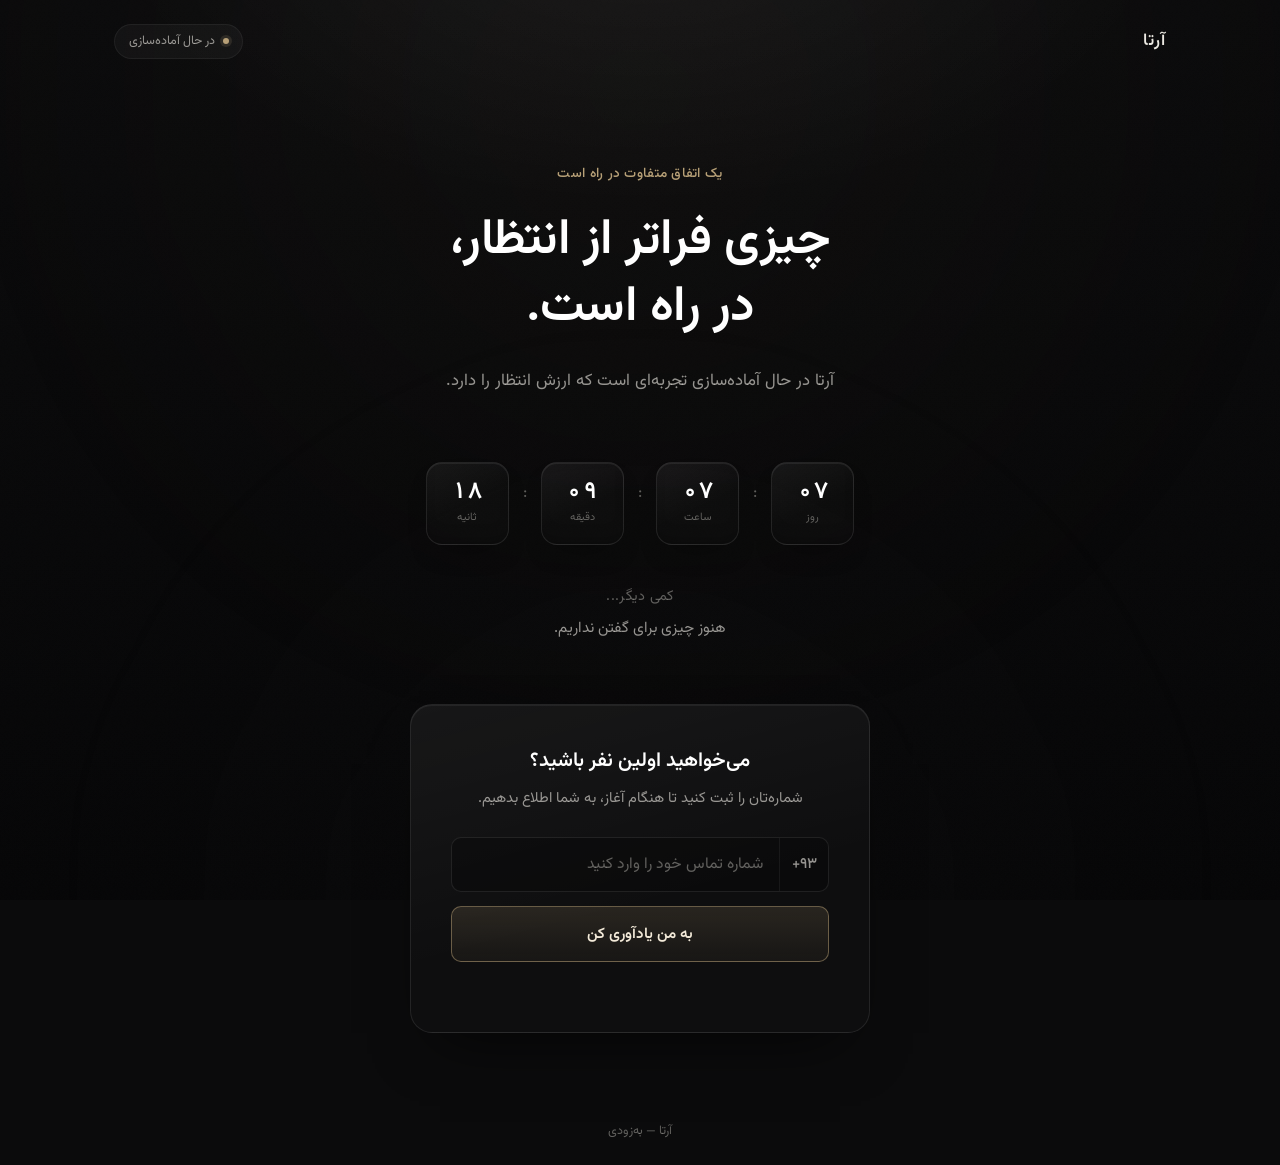
==== index.html @ 75314b9a "Add files via upload" ====
<!DOCTYPE html>
<html lang="fa" dir="rtl">
<head>
<meta charset="UTF-8">
<meta name="viewport" content="width=device-width, initial-scale=1, viewport-fit=cover">
<title>آرتا | چیزی فراتر از انتظار، در راه است</title>
<meta name="description" content="آرتا در حال آماده‌سازی تجربه‌ای متفاوت است. کمی دیگر...">
<meta property="og:title" content="آرتا | چیزی فراتر از انتظار، در راه است">
<meta property="og:description" content="آرتا در حال آماده‌سازی تجربه‌ای متفاوت است. کمی دیگر...">
<meta property="og:type" content="website">
<meta property="og:locale" content="fa_AF">
<link rel="preconnect" href="https://fonts.googleapis.com">
<link rel="preconnect" href="https://fonts.gstatic.com" crossorigin>
<link href="https://fonts.googleapis.com/css2?family=Vazirmatn:wght@300;400;500;600;700&display=swap" rel="stylesheet">
<link rel="stylesheet" href="style.css">
</head>
<body>

<div class="atmosphere" aria-hidden="true">
  <div class="atmosphere__plane atmosphere__plane--one"></div>
  <div class="atmosphere__plane atmosphere__plane--two"></div>
  <div class="atmosphere__grain"></div>
</div>

<header class="site-header">
  <span class="wordmark">آرتا</span>
  <span class="status-pill">
    <span class="status-pill__dot" aria-hidden="true"></span>
    در حال آماده‌سازی
  </span>
</header>

<main class="hero">
  <p class="eyebrow">یک اتفاق متفاوت در راه است</p>

  <h1 class="headline">چیزی فراتر از انتظار،<br>در راه است.</h1>

  <p class="subline">آرتا در حال آماده‌سازی تجربه‌ای است که ارزش انتظار را دارد.</p>

  <section class="countdown" aria-label="شمارش معکوس تا آغاز">
    <div class="countdown__unit">
      <span class="countdown__value" id="cd-days">۰۷</span>
      <span class="countdown__label">روز</span>
    </div>
    <span class="countdown__sep" aria-hidden="true">:</span>
    <div class="countdown__unit">
      <span class="countdown__value" id="cd-hours">۰۷</span>
      <span class="countdown__label">ساعت</span>
    </div>
    <span class="countdown__sep" aria-hidden="true">:</span>
    <div class="countdown__unit">
      <span class="countdown__value" id="cd-minutes">۰۹</span>
      <span class="countdown__label">دقیقه</span>
    </div>
    <span class="countdown__sep" aria-hidden="true">:</span>
    <div class="countdown__unit">
      <span class="countdown__value" id="cd-seconds">۲۰</span>
      <span class="countdown__label">ثانیه</span>
    </div>
  </section>

  <p class="whisper">کمی دیگر...</p>

  <p class="curiosity" id="curiosity-line">هنوز چیزی برای گفتن نداریم.</p>

  <section class="reminder-card" aria-labelledby="reminder-heading">
    <h2 id="reminder-heading">می‌خواهید اولین نفر باشید؟</h2>
    <p class="reminder-card__desc">شماره‌تان را ثبت کنید تا هنگام آغاز، به شما اطلاع بدهیم.</p>

    <form id="reminder-form" class="phone-form" novalidate>
      <div class="phone-field">
        <span class="phone-field__prefix" aria-hidden="true">۹۳+</span>
        <input
          type="tel"
          inputmode="numeric"
          id="phone-input"
          name="phone"
          class="phone-field__input"
          placeholder="شماره تماس خود را وارد کنید"
          aria-label="شماره تماس افغانستان"
          aria-describedby="phone-feedback"
          autocomplete="tel-national"
        >
      </div>
      <button type="submit" class="submit-btn">
        <span>به من یادآوری کن</span>
      </button>
      <p id="phone-feedback" class="phone-feedback" role="status" aria-live="polite"></p>
    </form>

    <div id="success-state" class="success-state" hidden>
      <p class="success-state__title">ثبت شد.</p>
      <p class="success-state__desc">هنگام آغاز، به شما اطلاع خواهیم داد.</p>
      <div class="secondary-actions">
        <a id="whatsapp-link" href="#" class="secondary-actions__link" target="_blank" rel="noopener">ادامه در واتساپ</a>
        <a id="telegram-link" href="#" class="secondary-actions__link" target="_blank" rel="noopener">ادامه در تلگرام</a>
      </div>
    </div>
  </section>
</main>

<footer class="site-footer">
  <p>آرتا — به‌زودی</p>
</footer>

<script src="script.js"></script>
</body>
</html>
---- style.css ----
/* ==========================================================================
   ARTA — Coming Soon
   Tokens: graphite/near-black base, warm white text, muted champagne accent.
   ========================================================================== */

:root {
  --color-bg: #0b0b0c;
  --color-bg-deep: #060607;
  --color-surface: rgba(255, 255, 255, 0.035);
  --color-surface-strong: rgba(255, 255, 255, 0.055);
  --color-border: rgba(255, 255, 255, 0.09);
  --color-border-soft: rgba(255, 255, 255, 0.06);
  --color-text: #ece9e2;
  --color-text-dim: rgba(236, 233, 226, 0.62);
  --color-text-faint: rgba(236, 233, 226, 0.38);
  --color-accent: #b7a077;
  --color-accent-soft: rgba(183, 160, 119, 0.5);
  --color-focus: #cbb98c;

  --font-body: "Vazirmatn", "Segoe UI", Tahoma, sans-serif;

  --space-1: 0.5rem;
  --space-2: 0.875rem;
  --space-3: 1.5rem;
  --space-4: 2.5rem;
  --space-5: 4rem;
  --space-6: 6.5rem;

  --radius-s: 10px;
  --radius-m: 16px;
  --radius-l: 22px;

  --ease-glass: cubic-bezier(0.22, 0.61, 0.36, 1);
}

* {
  box-sizing: border-box;
}

html {
  scroll-padding-top: env(safe-area-inset-top, 0px);
}

@media (prefers-reduced-motion: reduce) {
  *, *::before, *::after {
    animation-duration: 0.01ms !important;
    animation-iteration-count: 1 !important;
    transition-duration: 0.01ms !important;
  }
}

body {
  margin: 0;
  min-height: 100dvh;
  background: var(--color-bg);
  color: var(--color-text);
  font-family: var(--font-body);
  direction: rtl;
  -webkit-font-smoothing: antialiased;
  text-rendering: optimizeLegibility;
  padding-top: env(safe-area-inset-top, 0px);
  padding-bottom: env(safe-area-inset-bottom, 0px);
  position: relative;
  overflow-x: hidden;
}

::selection {
  background: rgba(183, 160, 119, 0.28);
  color: #fff;
}

a {
  color: inherit;
}

button {
  font-family: inherit;
}

:focus-visible {
  outline: 1.5px solid var(--color-focus);
  outline-offset: 3px;
  border-radius: 6px;
}

/* --------------------------------------------------------------------------
   Atmosphere — near-black architectural backdrop, extremely slow movement
   -------------------------------------------------------------------------- */

.atmosphere {
  position: fixed;
  inset: 0;
  z-index: -1;
  overflow: hidden;
  background:
    radial-gradient(ellipse 70% 55% at 50% -10%, rgba(255,255,255,0.05), transparent 60%),
    linear-gradient(180deg, var(--color-bg) 0%, var(--color-bg-deep) 100%);
}

.atmosphere__plane {
  position: absolute;
  width: 140%;
  height: 140%;
  left: -20%;
  border-radius: 50%;
  filter: blur(90px);
  opacity: 0.5;
  will-change: transform;
}

.atmosphere__plane--one {
  top: -60%;
  background: radial-gradient(circle at 50% 50%, rgba(183, 160, 119, 0.07), transparent 65%);
  animation: drift-one 48s ease-in-out infinite;
}

.atmosphere__plane--two {
  bottom: -70%;
  background: radial-gradient(circle at 50% 50%, rgba(255, 255, 255, 0.045), transparent 60%);
  animation: drift-two 60s ease-in-out infinite;
}

@keyframes drift-one {
  0%, 100% { transform: translate(0, 0) scale(1); }
  50% { transform: translate(4%, 3%) scale(1.06); }
}

@keyframes drift-two {
  0%, 100% { transform: translate(0, 0) scale(1); }
  50% { transform: translate(-3%, -4%) scale(1.05); }
}

.atmosphere__grain {
  position: absolute;
  inset: 0;
  opacity: 0.025;
  background-image: url("data:image/svg+xml,%3Csvg xmlns='http://www.w3.org/2000/svg' width='120' height='120'%3E%3Cfilter id='n'%3E%3CfeTurbulence type='fractalNoise' baseFrequency='0.9' numOctaves='2' stitchTiles='stitch'/%3E%3C/filter%3E%3Crect width='100%25' height='100%25' filter='url(%23n)'/%3E%3C/svg%3E");
  mix-blend-mode: overlay;
}

/* --------------------------------------------------------------------------
   Header
   -------------------------------------------------------------------------- */

.site-header {
  display: flex;
  align-items: center;
  justify-content: space-between;
  max-width: 1100px;
  margin: 0 auto;
  padding: var(--space-3) var(--space-3) 0;
}

.wordmark {
  font-size: 1.05rem;
  font-weight: 600;
  letter-spacing: 0.06em;
  color: var(--color-text);
}

.status-pill {
  display: inline-flex;
  align-items: center;
  gap: 0.5rem;
  font-size: 0.78rem;
  color: var(--color-text-dim);
  padding: 0.4rem 0.85rem;
  border: 1px solid var(--color-border-soft);
  border-radius: 999px;
  background: var(--color-surface);
}

.status-pill__dot {
  width: 6px;
  height: 6px;
  border-radius: 50%;
  background: var(--color-accent);
  box-shadow: 0 0 0 3px rgba(183, 160, 119, 0.15);
  animation: pulse-dot 3.6s ease-in-out infinite;
}

@keyframes pulse-dot {
  0%, 100% { opacity: 0.55; }
  50% { opacity: 1; }
}

/* --------------------------------------------------------------------------
   Hero
   -------------------------------------------------------------------------- */

.hero {
  max-width: 720px;
  margin: 0 auto;
  padding: var(--space-6) var(--space-3) var(--space-5);
  display: flex;
  flex-direction: column;
  align-items: center;
  text-align: center;
}

.eyebrow {
  margin: 0 0 var(--space-3);
  font-size: 0.85rem;
  font-weight: 500;
  color: var(--color-accent);
  letter-spacing: 0.02em;
  opacity: 0;
  animation: rise 0.9s var(--ease-glass) 0.1s forwards;
}

.headline {
  margin: 0 0 var(--space-3);
  font-size: clamp(1.9rem, 5.2vw, 3.1rem);
  font-weight: 600;
  line-height: 1.35;
  letter-spacing: -0.01em;
  color: #fff;
  opacity: 0;
  animation: rise 1s var(--ease-glass) 0.22s forwards;
}

.subline {
  margin: 0 0 var(--space-5);
  max-width: 30em;
  font-size: 1.05rem;
  font-weight: 400;
  line-height: 1.9;
  color: var(--color-text-dim);
  opacity: 0;
  animation: rise 1s var(--ease-glass) 0.36s forwards;
}

@keyframes rise {
  from { opacity: 0; transform: translateY(10px); }
  to { opacity: 1; transform: translateY(0); }
}

/* --------------------------------------------------------------------------
   Countdown — refined crystal tiles
   -------------------------------------------------------------------------- */

.countdown {
  display: flex;
  align-items: center;
  gap: var(--space-2);
  margin-bottom: var(--space-4);
  opacity: 0;
  animation: rise 1s var(--ease-glass) 0.5s forwards;
}

.countdown__unit {
  display: flex;
  flex-direction: column;
  align-items: center;
  justify-content: center;
  gap: 0.35rem;
  width: 5.2rem;
  height: 5.2rem;
  border-radius: var(--radius-m);
  background:
    linear-gradient(155deg, rgba(255,255,255,0.06), rgba(255,255,255,0.015) 55%);
  border: 1px solid var(--color-border);
  box-shadow:
    inset 0 1px 0 rgba(255,255,255,0.07),
    inset 0 -12px 18px -14px rgba(0,0,0,0.5),
    0 14px 30px -18px rgba(0,0,0,0.65);
  backdrop-filter: blur(6px);
  -webkit-backdrop-filter: blur(6px);
}

.countdown__value {
  font-size: 1.5rem;
  font-weight: 600;
  font-variant-numeric: tabular-nums;
  color: #fff;
  line-height: 1;
}

.countdown__label {
  font-size: 0.68rem;
  color: var(--color-text-faint);
}

.countdown__sep {
  color: var(--color-text-faint);
  font-size: 1rem;
  transform: translateY(-0.6rem);
}

/* --------------------------------------------------------------------------
   Whisper / curiosity lines
   -------------------------------------------------------------------------- */

.whisper {
  margin: 0 0 var(--space-1);
  font-size: 0.9rem;
  color: var(--color-text-faint);
  letter-spacing: 0.03em;
}

.curiosity {
  margin: 0 0 var(--space-5);
  font-size: 0.95rem;
  color: var(--color-text-dim);
  min-height: 1.4em;
  transition: opacity 0.6s var(--ease-glass);
}

.curiosity.is-fading {
  opacity: 0;
}

/* --------------------------------------------------------------------------
   Reminder card — the single bold material moment
   -------------------------------------------------------------------------- */

.reminder-card {
  width: 100%;
  max-width: 460px;
  padding: var(--space-4) var(--space-4);
  border-radius: var(--radius-l);
  background:
    linear-gradient(165deg, rgba(255,255,255,0.05), rgba(255,255,255,0.012) 60%),
    var(--color-bg);
  border: 1px solid var(--color-border);
  box-shadow:
    inset 0 1px 0 rgba(255,255,255,0.06),
    0 30px 60px -30px rgba(0,0,0,0.75);
  backdrop-filter: blur(4px);
  -webkit-backdrop-filter: blur(4px);
}

.reminder-card h2 {
  margin: 0 0 0.6rem;
  font-size: 1.25rem;
  font-weight: 600;
  color: #fff;
}

.reminder-card__desc {
  margin: 0 0 var(--space-3);
  font-size: 0.92rem;
  line-height: 1.8;
  color: var(--color-text-dim);
}

.phone-form {
  display: flex;
  flex-direction: column;
  gap: var(--space-2);
}

.phone-field {
  display: flex;
  align-items: center;
  gap: 0.6rem;
  padding: 0 0.3rem;
  border-radius: var(--radius-s);
  border: 1px solid var(--color-border);
  background: rgba(0, 0, 0, 0.25);
  transition: border-color 0.35s var(--ease-glass), box-shadow 0.35s var(--ease-glass);
}

.phone-field:focus-within {
  border-color: var(--color-accent-soft);
  box-shadow: 0 0 0 3px rgba(183, 160, 119, 0.12);
}

.phone-field__prefix {
  flex: none;
  padding: 0.9rem 0.4rem 0.9rem 0;
  font-size: 0.95rem;
  font-weight: 500;
  color: var(--color-text-dim);
  border-left: 1px solid var(--color-border-soft);
  padding-left: 0.75rem;
}

.phone-field__input {
  flex: 1;
  min-width: 0;
  padding: 0.9rem 0.4rem;
  background: transparent;
  border: none;
  color: var(--color-text);
  font-family: inherit;
  font-size: 0.98rem;
  direction: ltr;
  text-align: right;
  unicode-bidi: plaintext;
}

.phone-field__input::placeholder {
  color: var(--color-text-faint);
  direction: rtl;
}

.phone-field__input:focus {
  outline: none;
}

.submit-btn {
  padding: 0.95rem 1.5rem;
  border-radius: var(--radius-s);
  border: 1px solid var(--color-accent-soft);
  background: linear-gradient(180deg, rgba(183,160,119,0.16), rgba(183,160,119,0.06));
  color: #f3ead9;
  font-size: 0.95rem;
  font-weight: 600;
  cursor: pointer;
  transition: transform 0.25s var(--ease-glass), box-shadow 0.25s var(--ease-glass), background 0.25s var(--ease-glass);
}

.submit-btn:hover {
  box-shadow: 0 10px 24px -12px rgba(183, 160, 119, 0.4);
  background: linear-gradient(180deg, rgba(183,160,119,0.22), rgba(183,160,119,0.09));
}

.submit-btn:active {
  transform: translateY(1px);
}

.phone-feedback {
  min-height: 1.2em;
  margin: 0;
  font-size: 0.82rem;
  color: var(--color-text-faint);
}

.phone-feedback[data-state="error"] {
  color: #d99a8a;
}

.phone-feedback[data-state="ok"] {
  color: #a9c7a1;
}

/* --------------------------------------------------------------------------
   Success state
   -------------------------------------------------------------------------- */

.success-state {
  text-align: center;
  animation: rise 0.7s var(--ease-glass) forwards;
}

.success-state__title {
  margin: 0 0 0.35rem;
  font-size: 1.1rem;
  font-weight: 600;
  color: #fff;
}

.success-state__desc {
  margin: 0 0 var(--space-3);
  font-size: 0.9rem;
  color: var(--color-text-dim);
}

.secondary-actions {
  display: flex;
  gap: var(--space-2);
  justify-content: center;
  flex-wrap: wrap;
}

.secondary-actions__link {
  font-size: 0.82rem;
  color: var(--color-text-dim);
  text-decoration: none;
  padding: 0.55rem 1rem;
  border: 1px solid var(--color-border-soft);
  border-radius: 999px;
  transition: color 0.3s var(--ease-glass), border-color 0.3s var(--ease-glass);
}

.secondary-actions__link:hover {
  color: var(--color-text);
  border-color: var(--color-border);
}

/* --------------------------------------------------------------------------
   Footer
   -------------------------------------------------------------------------- */

.site-footer {
  max-width: 1100px;
  margin: 0 auto;
  padding: var(--space-3);
  text-align: center;
}

.site-footer p {
  margin: 0;
  font-size: 0.78rem;
  color: var(--color-text-faint);
}

/* --------------------------------------------------------------------------
   Responsive
   -------------------------------------------------------------------------- */

@media (max-width: 480px) {
  .hero {
    padding-top: var(--space-5);
  }

  .countdown {
    gap: 0.5rem;
  }

  .countdown__unit {
    width: 4.1rem;
    height: 4.1rem;
    border-radius: var(--radius-s);
  }

  .countdown__value {
    font-size: 1.2rem;
  }

  .countdown__label {
    font-size: 0.6rem;
  }

  .reminder-card {
    padding: var(--space-3);
  }

  .site-header {
    padding: var(--space-2) var(--space-2) 0;
  }
}
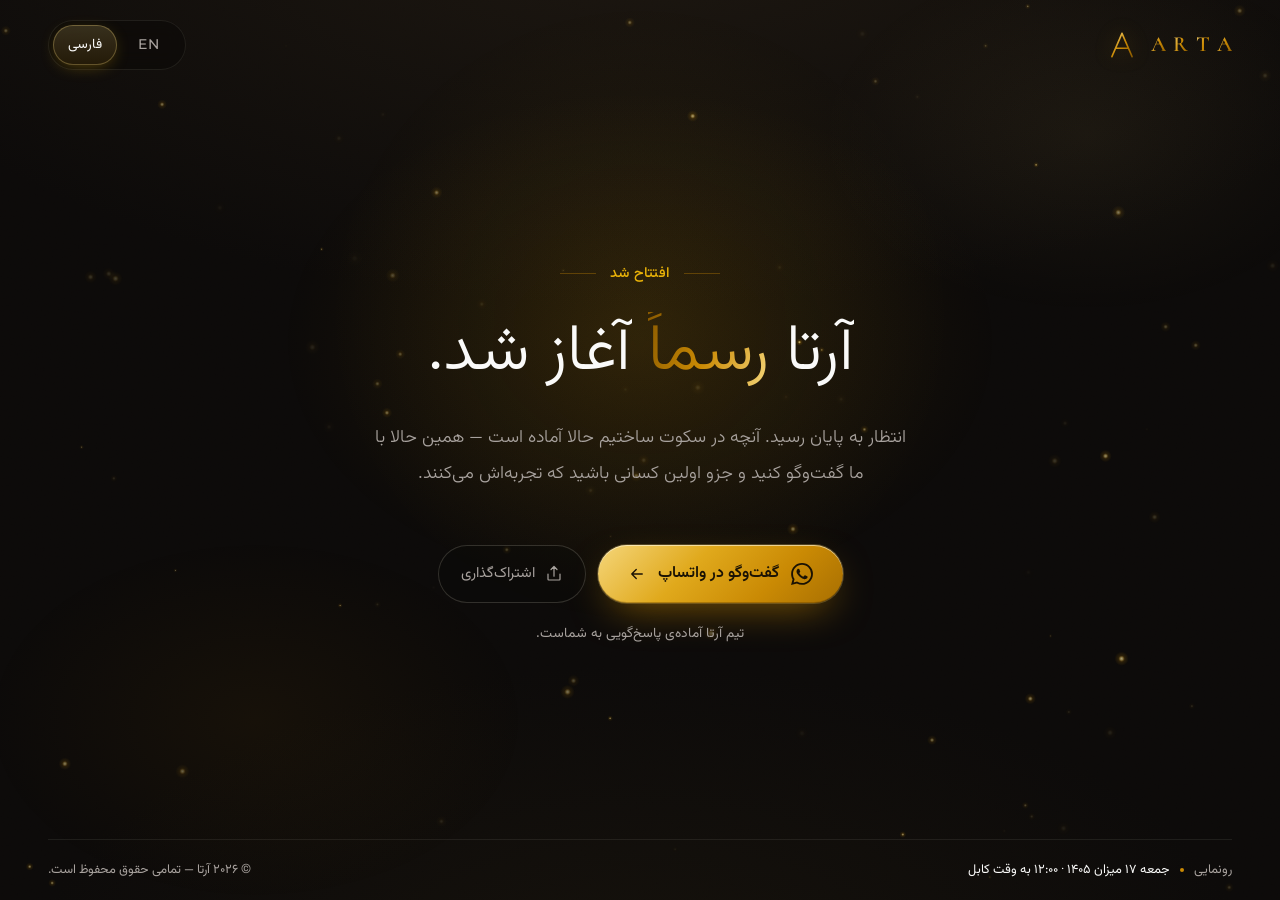
==== commit 0a432516: "Add files via upload" ====
--- a/index.html
+++ b/index.html
@@ -1,108 +1,178 @@
-<!DOCTYPE html>
-<html lang="fa" dir="rtl">
-<head>
-<meta charset="UTF-8">
-<meta name="viewport" content="width=device-width, initial-scale=1, viewport-fit=cover">
-<title>آرتا | چیزی فراتر از انتظار، در راه است</title>
-<meta name="description" content="آرتا در حال آماده‌سازی تجربه‌ای متفاوت است. کمی دیگر...">
-<meta property="og:title" content="آرتا | چیزی فراتر از انتظار، در راه است">
-<meta property="og:description" content="آرتا در حال آماده‌سازی تجربه‌ای متفاوت است. کمی دیگر...">
-<meta property="og:type" content="website">
-<meta property="og:locale" content="fa_AF">
-<link rel="preconnect" href="https://fonts.googleapis.com">
-<link rel="preconnect" href="https://fonts.gstatic.com" crossorigin>
-<link href="https://fonts.googleapis.com/css2?family=Vazirmatn:wght@300;400;500;600;700&display=swap" rel="stylesheet">
-<link rel="stylesheet" href="style.css">
-</head>
-<body>
-
-<div class="atmosphere" aria-hidden="true">
-  <div class="atmosphere__plane atmosphere__plane--one"></div>
-  <div class="atmosphere__plane atmosphere__plane--two"></div>
-  <div class="atmosphere__grain"></div>
-</div>
-
-<header class="site-header">
-  <span class="wordmark">آرتا</span>
-  <span class="status-pill">
-    <span class="status-pill__dot" aria-hidden="true"></span>
-    در حال آماده‌سازی
-  </span>
-</header>
-
-<main class="hero">
-  <p class="eyebrow">یک اتفاق متفاوت در راه است</p>
-
-  <h1 class="headline">چیزی فراتر از انتظار،<br>در راه است.</h1>
-
-  <p class="subline">آرتا در حال آماده‌سازی تجربه‌ای است که ارزش انتظار را دارد.</p>
-
-  <section class="countdown" aria-label="شمارش معکوس تا آغاز">
-    <div class="countdown__unit">
-      <span class="countdown__value" id="cd-days">۰۷</span>
-      <span class="countdown__label">روز</span>
-    </div>
-    <span class="countdown__sep" aria-hidden="true">:</span>
-    <div class="countdown__unit">
-      <span class="countdown__value" id="cd-hours">۰۷</span>
-      <span class="countdown__label">ساعت</span>
-    </div>
-    <span class="countdown__sep" aria-hidden="true">:</span>
-    <div class="countdown__unit">
-      <span class="countdown__value" id="cd-minutes">۰۹</span>
-      <span class="countdown__label">دقیقه</span>
-    </div>
-    <span class="countdown__sep" aria-hidden="true">:</span>
-    <div class="countdown__unit">
-      <span class="countdown__value" id="cd-seconds">۲۰</span>
-      <span class="countdown__label">ثانیه</span>
-    </div>
-  </section>
-
-  <p class="whisper">کمی دیگر...</p>
-
-  <p class="curiosity" id="curiosity-line">هنوز چیزی برای گفتن نداریم.</p>
-
-  <section class="reminder-card" aria-labelledby="reminder-heading">
-    <h2 id="reminder-heading">می‌خواهید اولین نفر باشید؟</h2>
-    <p class="reminder-card__desc">شماره‌تان را ثبت کنید تا هنگام آغاز، به شما اطلاع بدهیم.</p>
-
-    <form id="reminder-form" class="phone-form" novalidate>
-      <div class="phone-field">
-        <span class="phone-field__prefix" aria-hidden="true">۹۳+</span>
-        <input
-          type="tel"
-          inputmode="numeric"
-          id="phone-input"
-          name="phone"
-          class="phone-field__input"
-          placeholder="شماره تماس خود را وارد کنید"
-          aria-label="شماره تماس افغانستان"
-          aria-describedby="phone-feedback"
-          autocomplete="tel-national"
-        >
-      </div>
-      <button type="submit" class="submit-btn">
-        <span>به من یادآوری کن</span>
-      </button>
-      <p id="phone-feedback" class="phone-feedback" role="status" aria-live="polite"></p>
-    </form>
-
-    <div id="success-state" class="success-state" hidden>
-      <p class="success-state__title">ثبت شد.</p>
-      <p class="success-state__desc">هنگام آغاز، به شما اطلاع خواهیم داد.</p>
-      <div class="secondary-actions">
-        <a id="whatsapp-link" href="#" class="secondary-actions__link" target="_blank" rel="noopener">ادامه در واتساپ</a>
-        <a id="telegram-link" href="#" class="secondary-actions__link" target="_blank" rel="noopener">ادامه در تلگرام</a>
-      </div>
-    </div>
-  </section>
-</main>
-
-<footer class="site-footer">
-  <p>آرتا — به‌زودی</p>
-</footer>
-
-<script src="script.js"></script>
-</body>
-</html>
+<!doctype html>
+<html lang="fa" dir="rtl">
+<head>
+  <meta charset="utf-8">
+  <meta name="viewport" content="width=device-width, initial-scale=1, viewport-fit=cover">
+  <title>آرتا · به‌زودی</title>
+  <meta name="description" content="آرتا به‌زودی رونمایی می‌کند. چیزی در حال شکل‌گرفتن است — اولین نفری باشید که خبردار می‌شود.">
+  <meta name="theme-color" content="#0C0A09">
+  <meta name="color-scheme" content="dark">
+
+  <meta property="og:type" content="website">
+  <meta property="og:site_name" content="Arta">
+  <meta property="og:title" content="آرتا · به‌زودی | Arta · Coming Soon">
+  <meta property="og:description" content="چیزی در حال شکل‌گرفتن است. Something remarkable is taking shape.">
+  <meta property="og:locale" content="fa_IR">
+  <meta property="og:locale:alternate" content="en_US">
+  <meta name="twitter:card" content="summary">
+  <meta name="twitter:title" content="Arta · Coming Soon">
+  <meta name="twitter:description" content="Something remarkable is taking shape.">
+
+  <link rel="icon" type="image/svg+xml" href="data:image/svg+xml,%3Csvg xmlns='http://www.w3.org/2000/svg' viewBox='0 0 64 64'%3E %3Cdefs%3E %3ClinearGradient id='g' x1='0' y1='0' x2='1' y2='1'%3E %3Cstop offset='0' stop-color='#F5D67A'/%3E %3Cstop offset='.5' stop-color='#CA8A04'/%3E %3Cstop offset='1' stop-color='#8A5A00'/%3E %3C/linearGradient%3E %3C/defs%3E %3Crect width='64' height='64' rx='14' fill='#0C0A09'/%3E %3Crect x='1' y='1' width='62' height='62' rx='13' fill='none' stroke='url%28#g%29' stroke-opacity='.35' stroke-width='1.5'/%3E %3Cpath d='M32 13 L49 51 M32 13 L15 51 M22.5 37 H41.5' fill='none' stroke='url%28#g%29' stroke-width='3.5' stroke-linecap='round' stroke-linejoin='round'/%3E %3C/svg%3E">
+
+  <link rel="preconnect" href="https://fonts.googleapis.com">
+  <link rel="preconnect" href="https://fonts.gstatic.com" crossorigin>
+  <link rel="stylesheet" href="https://fonts.googleapis.com/css2?family=Cormorant:wght@400;500;600&family=Montserrat:wght@300;400;500;600&family=Vazirmatn:wght@200;300;400;500;600&display=swap">
+  <link rel="stylesheet" href="style.css">
+
+  <script>
+    // Runs before first paint: enable JS-only states and apply the saved language.
+    (function () {
+      var d = document.documentElement, lang = 'fa';
+      d.classList.add('js');
+      try {
+        var q = new URLSearchParams(location.search).get('lang');
+        lang = q === 'en' || q === 'fa' ? q : (localStorage.getItem('arta-lang') || 'fa');
+      } catch (e) {}
+      if (lang === 'en') { d.lang = 'en'; d.dir = 'ltr'; }
+      // Failsafe: never leave the curtain closed if script.js can't load.
+      setTimeout(function () { d.classList.add('is-ready', 'is-settled'); }, 4500);
+    })();
+  </script>
+  <script src="script.js" defer></script>
+</head>
+<body>
+  <!-- Intro curtain -->
+  <div class="curtain" aria-hidden="true">
+    <div class="curtain__half curtain__half--top"></div>
+    <div class="curtain__half curtain__half--bottom"></div>
+    <div class="curtain__line"></div>
+  </div>
+
+  <!-- Ambient layers -->
+  <canvas class="dust" aria-hidden="true"></canvas>
+  <div class="aura" aria-hidden="true"></div>
+  <div class="glow" aria-hidden="true"></div>
+  <div class="grain" aria-hidden="true"></div>
+  <div class="flash" aria-hidden="true"></div>
+  <div class="cursor" aria-hidden="true"></div>
+
+  <div class="page">
+    <header class="topbar">
+      <div class="brand" aria-label="Arta" role="img">
+        <svg class="brand__mark" viewBox="0 0 64 64" aria-hidden="true">
+          <defs>
+            <linearGradient id="brandGold" x1="0" y1="0" x2="1" y2="1">
+              <stop offset="0" stop-color="#F5D67A"/>
+              <stop offset=".5" stop-color="#CA8A04"/>
+              <stop offset="1" stop-color="#8A5A00"/>
+            </linearGradient>
+          </defs>
+          <path pathLength="100" d="M32 10 L51 54 M32 10 L13 54 M21.5 38 H42.5" fill="none" stroke="url(#brandGold)" stroke-width="3" stroke-linecap="round" stroke-linejoin="round"/>
+        </svg>
+        <span class="brand__word" aria-hidden="true"><span style="--i:0">A</span><span style="--i:1">R</span><span style="--i:2">T</span><span style="--i:3">A</span></span>
+      </div>
+
+      <div class="lang" role="group" aria-label="Language / زبان" dir="ltr">
+        <span class="lang__pill" aria-hidden="true"></span>
+        <button type="button" class="lang__btn" data-lang="fa" lang="fa" aria-pressed="true">فارسی</button>
+        <button type="button" class="lang__btn" data-lang="en" lang="en" aria-pressed="false">EN</button>
+      </div>
+    </header>
+
+    <main class="hero">
+      <p class="eyebrow" data-reveal data-swap style="--d:0">
+        <span class="eyebrow__line" aria-hidden="true"></span>
+        <span data-i18n="eyebrow">به‌زودی</span>
+        <span class="eyebrow__line" aria-hidden="true"></span>
+      </p>
+
+      <h1 class="title" data-i18n="title">چیزی در حال شکل‌گرفتن است.</h1>
+
+      <p class="lede" data-i18n="lede" data-reveal data-swap style="--d:3">
+        ماه‌ها در سکوت ساختیم؛ با دقتی که فقط وقتی ببینیدش، معنایش را می‌فهمید. آرتا به‌زودی پرده برمی‌دارد — و می‌خواهیم شما جزو اولین‌ها باشید.
+      </p>
+
+      <section class="countdown" aria-labelledby="cd-caption" data-reveal data-swap style="--d:4">
+        <p class="countdown__caption" id="cd-caption">
+          <span class="pulse" aria-hidden="true"></span>
+          <span data-i18n="caption">تا لحظه‌ی رونمایی</span>
+        </p>
+
+        <div class="countdown__grid">
+          <div class="unit" data-unit="days" style="--i:0">
+            <svg class="unit__ring" aria-hidden="true"><rect pathLength="100" x="0" y="0" width="100%" height="100%" rx="20" ry="20"/></svg>
+            <span class="unit__spot" aria-hidden="true"></span>
+            <span class="unit__value" aria-hidden="true">۱۰</span>
+            <span class="unit__label" data-i18n="days">روز</span>
+          </div>
+          <div class="unit" data-unit="hours" style="--i:1">
+            <svg class="unit__ring" aria-hidden="true"><rect pathLength="100" x="0" y="0" width="100%" height="100%" rx="20" ry="20"/></svg>
+            <span class="unit__spot" aria-hidden="true"></span>
+            <span class="unit__value" aria-hidden="true">۰۰</span>
+            <span class="unit__label" data-i18n="hours">ساعت</span>
+          </div>
+          <div class="unit" data-unit="minutes" style="--i:2">
+            <svg class="unit__ring" aria-hidden="true"><rect pathLength="100" x="0" y="0" width="100%" height="100%" rx="20" ry="20"/></svg>
+            <span class="unit__spot" aria-hidden="true"></span>
+            <span class="unit__value" aria-hidden="true">۰۰</span>
+            <span class="unit__label" data-i18n="minutes">دقیقه</span>
+          </div>
+          <div class="unit" data-unit="seconds" style="--i:3">
+            <svg class="unit__ring" aria-hidden="true"><rect pathLength="100" x="0" y="0" width="100%" height="100%" rx="20" ry="20"/></svg>
+            <span class="unit__spot" aria-hidden="true"></span>
+            <span class="unit__value" aria-hidden="true">۰۰</span>
+            <span class="unit__label" data-i18n="seconds">ثانیه</span>
+          </div>
+        </div>
+
+        <p class="sr-only" id="cd-summary" aria-live="polite"></p>
+
+        <div class="journey">
+          <div class="journey__meta">
+            <span data-i18n="journey">مسیر تا افتتاح</span>
+            <span class="journey__pct" data-journey-pct>—</span>
+          </div>
+          <div class="journey__track" aria-hidden="true">
+            <div class="journey__fill"></div>
+            <span class="journey__head"></span>
+          </div>
+        </div>
+      </section>
+
+      <div class="actions" data-reveal data-swap style="--d:5">
+        <a class="cta" data-cta data-magnetic href="https://wa.me/93728000690" target="_blank" rel="noopener">
+          <span class="cta__shine" aria-hidden="true"></span>
+          <span class="cta__inner">
+            <svg class="cta__icon" viewBox="0 0 24 24" aria-hidden="true"><path fill="currentColor" d="M17.472 14.382c-.297-.149-1.758-.867-2.03-.967-.273-.099-.471-.148-.67.15-.197.297-.767.966-.94 1.164-.173.199-.347.223-.644.075-.297-.15-1.255-.463-2.39-1.475-.883-.788-1.48-1.761-1.653-2.059-.173-.297-.018-.458.13-.606.134-.133.298-.347.446-.52.149-.174.198-.298.298-.497.099-.198.05-.371-.025-.52-.075-.149-.669-1.612-.916-2.207-.242-.579-.487-.5-.669-.51-.173-.008-.371-.01-.57-.01-.198 0-.52.074-.792.372-.272.297-1.04 1.016-1.04 2.479 0 1.462 1.065 2.875 1.213 3.074.149.198 2.096 3.2 5.077 4.487.709.306 1.262.489 1.694.625.712.227 1.36.195 1.871.118.571-.085 1.758-.719 2.006-1.413.248-.694.248-1.289.173-1.413-.074-.124-.272-.198-.57-.347m-5.421 7.403h-.004a9.87 9.87 0 0 1-5.031-1.378l-.361-.214-3.741.982.998-3.648-.235-.374a9.86 9.86 0 0 1-1.51-5.26c.001-5.45 4.436-9.884 9.888-9.884 2.64 0 5.122 1.03 6.988 2.898a9.825 9.825 0 0 1 2.893 6.994c-.003 5.45-4.437 9.884-9.885 9.884m8.413-18.297A11.815 11.815 0 0 0 12.05 0C5.495 0 .16 5.335.157 11.892c0 2.096.547 4.142 1.588 5.945L.057 24l6.305-1.654a11.882 11.882 0 0 0 5.683 1.448h.005c6.554 0 11.89-5.335 11.893-11.893a11.821 11.821 0 0 0-3.48-8.413z"/></svg>
+            <span class="cta__label" data-i18n="cta">وقتی تمام شد، خبرم کن</span>
+            <svg class="cta__arrow" viewBox="0 0 24 24" aria-hidden="true"><path d="M5 12h14M13 6l6 6-6 6" fill="none" stroke="currentColor" stroke-width="1.8" stroke-linecap="round" stroke-linejoin="round"/></svg>
+          </span>
+        </a>
+
+        <button class="ghost" type="button" data-share data-magnetic>
+          <svg viewBox="0 0 24 24" aria-hidden="true"><path d="M4 12v7a1 1 0 0 0 1 1h14a1 1 0 0 0 1-1v-7M16 6l-4-4-4 4M12 2v13" fill="none" stroke="currentColor" stroke-width="1.6" stroke-linecap="round" stroke-linejoin="round"/></svg>
+          <span data-i18n="share">اشتراک‌گذاری</span>
+        </button>
+      </div>
+
+      <p class="hint" data-i18n="hint" data-reveal data-swap style="--d:6">بدون ثبت‌نام — فقط یک پیام در واتساپ، و اولین نفری خواهید بود که خبردار می‌شود.</p>
+    </main>
+
+    <footer class="footer" data-reveal data-swap style="--d:7">
+      <p class="footer__date">
+        <span data-i18n="unveil">رونمایی</span>
+        <span class="footer__dot" aria-hidden="true"></span>
+        <time datetime="2026-10-09T12:00:00+04:30" data-launch-date>جمعه ۱۷ میزان ۱۴۰۵ · ۱۲:۰۰ به وقت کابل</time>
+      </p>
+      <p class="footer__rights" data-i18n="rights">© ۲۰۲۶ آرتا — تمامی حقوق محفوظ است.</p>
+    </footer>
+  </div>
+
+  <div class="toast" role="status" aria-live="polite"></div>
+
+  <noscript>
+    <style>.curtain,.dust,.cursor{display:none}</style>
+  </noscript>
+</body>
+</html>
--- a/style.css
+++ b/style.css
@@ -1,533 +1,945 @@
-/* ==========================================================================
-   ARTA — Coming Soon
-   Tokens: graphite/near-black base, warm white text, muted champagne accent.
-   ========================================================================== */
-
-:root {
-  --color-bg: #0b0b0c;
-  --color-bg-deep: #060607;
-  --color-surface: rgba(255, 255, 255, 0.035);
-  --color-surface-strong: rgba(255, 255, 255, 0.055);
-  --color-border: rgba(255, 255, 255, 0.09);
-  --color-border-soft: rgba(255, 255, 255, 0.06);
-  --color-text: #ece9e2;
-  --color-text-dim: rgba(236, 233, 226, 0.62);
-  --color-text-faint: rgba(236, 233, 226, 0.38);
-  --color-accent: #b7a077;
-  --color-accent-soft: rgba(183, 160, 119, 0.5);
-  --color-focus: #cbb98c;
-
-  --font-body: "Vazirmatn", "Segoe UI", Tahoma, sans-serif;
-
-  --space-1: 0.5rem;
-  --space-2: 0.875rem;
-  --space-3: 1.5rem;
-  --space-4: 2.5rem;
-  --space-5: 4rem;
-  --space-6: 6.5rem;
-
-  --radius-s: 10px;
-  --radius-m: 16px;
-  --radius-l: 22px;
-
-  --ease-glass: cubic-bezier(0.22, 0.61, 0.36, 1);
-}
-
-* {
-  box-sizing: border-box;
-}
-
-html {
-  scroll-padding-top: env(safe-area-inset-top, 0px);
-}
-
-@media (prefers-reduced-motion: reduce) {
-  *, *::before, *::after {
-    animation-duration: 0.01ms !important;
-    animation-iteration-count: 1 !important;
-    transition-duration: 0.01ms !important;
-  }
-}
-
-body {
-  margin: 0;
-  min-height: 100dvh;
-  background: var(--color-bg);
-  color: var(--color-text);
-  font-family: var(--font-body);
-  direction: rtl;
-  -webkit-font-smoothing: antialiased;
-  text-rendering: optimizeLegibility;
-  padding-top: env(safe-area-inset-top, 0px);
-  padding-bottom: env(safe-area-inset-bottom, 0px);
-  position: relative;
-  overflow-x: hidden;
-}
-
-::selection {
-  background: rgba(183, 160, 119, 0.28);
-  color: #fff;
-}
-
-a {
-  color: inherit;
-}
-
-button {
-  font-family: inherit;
-}
-
-:focus-visible {
-  outline: 1.5px solid var(--color-focus);
-  outline-offset: 3px;
-  border-radius: 6px;
-}
-
-/* --------------------------------------------------------------------------
-   Atmosphere — near-black architectural backdrop, extremely slow movement
-   -------------------------------------------------------------------------- */
-
-.atmosphere {
-  position: fixed;
-  inset: 0;
-  z-index: -1;
-  overflow: hidden;
-  background:
-    radial-gradient(ellipse 70% 55% at 50% -10%, rgba(255,255,255,0.05), transparent 60%),
-    linear-gradient(180deg, var(--color-bg) 0%, var(--color-bg-deep) 100%);
-}
-
-.atmosphere__plane {
-  position: absolute;
-  width: 140%;
-  height: 140%;
-  left: -20%;
-  border-radius: 50%;
-  filter: blur(90px);
-  opacity: 0.5;
-  will-change: transform;
-}
-
-.atmosphere__plane--one {
-  top: -60%;
-  background: radial-gradient(circle at 50% 50%, rgba(183, 160, 119, 0.07), transparent 65%);
-  animation: drift-one 48s ease-in-out infinite;
-}
-
-.atmosphere__plane--two {
-  bottom: -70%;
-  background: radial-gradient(circle at 50% 50%, rgba(255, 255, 255, 0.045), transparent 60%);
-  animation: drift-two 60s ease-in-out infinite;
-}
-
-@keyframes drift-one {
-  0%, 100% { transform: translate(0, 0) scale(1); }
-  50% { transform: translate(4%, 3%) scale(1.06); }
-}
-
-@keyframes drift-two {
-  0%, 100% { transform: translate(0, 0) scale(1); }
-  50% { transform: translate(-3%, -4%) scale(1.05); }
-}
-
-.atmosphere__grain {
-  position: absolute;
-  inset: 0;
-  opacity: 0.025;
-  background-image: url("data:image/svg+xml,%3Csvg xmlns='http://www.w3.org/2000/svg' width='120' height='120'%3E%3Cfilter id='n'%3E%3CfeTurbulence type='fractalNoise' baseFrequency='0.9' numOctaves='2' stitchTiles='stitch'/%3E%3C/filter%3E%3Crect width='100%25' height='100%25' filter='url(%23n)'/%3E%3C/svg%3E");
-  mix-blend-mode: overlay;
-}
-
-/* --------------------------------------------------------------------------
-   Header
-   -------------------------------------------------------------------------- */
-
-.site-header {
-  display: flex;
-  align-items: center;
-  justify-content: space-between;
-  max-width: 1100px;
-  margin: 0 auto;
-  padding: var(--space-3) var(--space-3) 0;
-}
-
-.wordmark {
-  font-size: 1.05rem;
-  font-weight: 600;
-  letter-spacing: 0.06em;
-  color: var(--color-text);
-}
-
-.status-pill {
-  display: inline-flex;
-  align-items: center;
-  gap: 0.5rem;
-  font-size: 0.78rem;
-  color: var(--color-text-dim);
-  padding: 0.4rem 0.85rem;
-  border: 1px solid var(--color-border-soft);
-  border-radius: 999px;
-  background: var(--color-surface);
-}
-
-.status-pill__dot {
-  width: 6px;
-  height: 6px;
-  border-radius: 50%;
-  background: var(--color-accent);
-  box-shadow: 0 0 0 3px rgba(183, 160, 119, 0.15);
-  animation: pulse-dot 3.6s ease-in-out infinite;
-}
-
-@keyframes pulse-dot {
-  0%, 100% { opacity: 0.55; }
-  50% { opacity: 1; }
-}
-
-/* --------------------------------------------------------------------------
-   Hero
-   -------------------------------------------------------------------------- */
-
-.hero {
-  max-width: 720px;
-  margin: 0 auto;
-  padding: var(--space-6) var(--space-3) var(--space-5);
-  display: flex;
-  flex-direction: column;
-  align-items: center;
-  text-align: center;
-}
-
-.eyebrow {
-  margin: 0 0 var(--space-3);
-  font-size: 0.85rem;
-  font-weight: 500;
-  color: var(--color-accent);
-  letter-spacing: 0.02em;
-  opacity: 0;
-  animation: rise 0.9s var(--ease-glass) 0.1s forwards;
-}
-
-.headline {
-  margin: 0 0 var(--space-3);
-  font-size: clamp(1.9rem, 5.2vw, 3.1rem);
-  font-weight: 600;
-  line-height: 1.35;
-  letter-spacing: -0.01em;
-  color: #fff;
-  opacity: 0;
-  animation: rise 1s var(--ease-glass) 0.22s forwards;
-}
-
-.subline {
-  margin: 0 0 var(--space-5);
-  max-width: 30em;
-  font-size: 1.05rem;
-  font-weight: 400;
-  line-height: 1.9;
-  color: var(--color-text-dim);
-  opacity: 0;
-  animation: rise 1s var(--ease-glass) 0.36s forwards;
-}
-
-@keyframes rise {
-  from { opacity: 0; transform: translateY(10px); }
-  to { opacity: 1; transform: translateY(0); }
-}
-
-/* --------------------------------------------------------------------------
-   Countdown — refined crystal tiles
-   -------------------------------------------------------------------------- */
-
-.countdown {
-  display: flex;
-  align-items: center;
-  gap: var(--space-2);
-  margin-bottom: var(--space-4);
-  opacity: 0;
-  animation: rise 1s var(--ease-glass) 0.5s forwards;
-}
-
-.countdown__unit {
-  display: flex;
-  flex-direction: column;
-  align-items: center;
-  justify-content: center;
-  gap: 0.35rem;
-  width: 5.2rem;
-  height: 5.2rem;
-  border-radius: var(--radius-m);
-  background:
-    linear-gradient(155deg, rgba(255,255,255,0.06), rgba(255,255,255,0.015) 55%);
-  border: 1px solid var(--color-border);
-  box-shadow:
-    inset 0 1px 0 rgba(255,255,255,0.07),
-    inset 0 -12px 18px -14px rgba(0,0,0,0.5),
-    0 14px 30px -18px rgba(0,0,0,0.65);
-  backdrop-filter: blur(6px);
-  -webkit-backdrop-filter: blur(6px);
-}
-
-.countdown__value {
-  font-size: 1.5rem;
-  font-weight: 600;
-  font-variant-numeric: tabular-nums;
-  color: #fff;
-  line-height: 1;
-}
-
-.countdown__label {
-  font-size: 0.68rem;
-  color: var(--color-text-faint);
-}
-
-.countdown__sep {
-  color: var(--color-text-faint);
-  font-size: 1rem;
-  transform: translateY(-0.6rem);
-}
-
-/* --------------------------------------------------------------------------
-   Whisper / curiosity lines
-   -------------------------------------------------------------------------- */
-
-.whisper {
-  margin: 0 0 var(--space-1);
-  font-size: 0.9rem;
-  color: var(--color-text-faint);
-  letter-spacing: 0.03em;
-}
-
-.curiosity {
-  margin: 0 0 var(--space-5);
-  font-size: 0.95rem;
-  color: var(--color-text-dim);
-  min-height: 1.4em;
-  transition: opacity 0.6s var(--ease-glass);
-}
-
-.curiosity.is-fading {
-  opacity: 0;
-}
-
-/* --------------------------------------------------------------------------
-   Reminder card — the single bold material moment
-   -------------------------------------------------------------------------- */
-
-.reminder-card {
-  width: 100%;
-  max-width: 460px;
-  padding: var(--space-4) var(--space-4);
-  border-radius: var(--radius-l);
-  background:
-    linear-gradient(165deg, rgba(255,255,255,0.05), rgba(255,255,255,0.012) 60%),
-    var(--color-bg);
-  border: 1px solid var(--color-border);
-  box-shadow:
-    inset 0 1px 0 rgba(255,255,255,0.06),
-    0 30px 60px -30px rgba(0,0,0,0.75);
-  backdrop-filter: blur(4px);
-  -webkit-backdrop-filter: blur(4px);
-}
-
-.reminder-card h2 {
-  margin: 0 0 0.6rem;
-  font-size: 1.25rem;
-  font-weight: 600;
-  color: #fff;
-}
-
-.reminder-card__desc {
-  margin: 0 0 var(--space-3);
-  font-size: 0.92rem;
-  line-height: 1.8;
-  color: var(--color-text-dim);
-}
-
-.phone-form {
-  display: flex;
-  flex-direction: column;
-  gap: var(--space-2);
-}
-
-.phone-field {
-  display: flex;
-  align-items: center;
-  gap: 0.6rem;
-  padding: 0 0.3rem;
-  border-radius: var(--radius-s);
-  border: 1px solid var(--color-border);
-  background: rgba(0, 0, 0, 0.25);
-  transition: border-color 0.35s var(--ease-glass), box-shadow 0.35s var(--ease-glass);
-}
-
-.phone-field:focus-within {
-  border-color: var(--color-accent-soft);
-  box-shadow: 0 0 0 3px rgba(183, 160, 119, 0.12);
-}
-
-.phone-field__prefix {
-  flex: none;
-  padding: 0.9rem 0.4rem 0.9rem 0;
-  font-size: 0.95rem;
-  font-weight: 500;
-  color: var(--color-text-dim);
-  border-left: 1px solid var(--color-border-soft);
-  padding-left: 0.75rem;
-}
-
-.phone-field__input {
-  flex: 1;
-  min-width: 0;
-  padding: 0.9rem 0.4rem;
-  background: transparent;
-  border: none;
-  color: var(--color-text);
-  font-family: inherit;
-  font-size: 0.98rem;
-  direction: ltr;
-  text-align: right;
-  unicode-bidi: plaintext;
-}
-
-.phone-field__input::placeholder {
-  color: var(--color-text-faint);
-  direction: rtl;
-}
-
-.phone-field__input:focus {
-  outline: none;
-}
-
-.submit-btn {
-  padding: 0.95rem 1.5rem;
-  border-radius: var(--radius-s);
-  border: 1px solid var(--color-accent-soft);
-  background: linear-gradient(180deg, rgba(183,160,119,0.16), rgba(183,160,119,0.06));
-  color: #f3ead9;
-  font-size: 0.95rem;
-  font-weight: 600;
-  cursor: pointer;
-  transition: transform 0.25s var(--ease-glass), box-shadow 0.25s var(--ease-glass), background 0.25s var(--ease-glass);
-}
-
-.submit-btn:hover {
-  box-shadow: 0 10px 24px -12px rgba(183, 160, 119, 0.4);
-  background: linear-gradient(180deg, rgba(183,160,119,0.22), rgba(183,160,119,0.09));
-}
-
-.submit-btn:active {
-  transform: translateY(1px);
-}
-
-.phone-feedback {
-  min-height: 1.2em;
-  margin: 0;
-  font-size: 0.82rem;
-  color: var(--color-text-faint);
-}
-
-.phone-feedback[data-state="error"] {
-  color: #d99a8a;
-}
-
-.phone-feedback[data-state="ok"] {
-  color: #a9c7a1;
-}
-
-/* --------------------------------------------------------------------------
-   Success state
-   -------------------------------------------------------------------------- */
-
-.success-state {
-  text-align: center;
-  animation: rise 0.7s var(--ease-glass) forwards;
-}
-
-.success-state__title {
-  margin: 0 0 0.35rem;
-  font-size: 1.1rem;
-  font-weight: 600;
-  color: #fff;
-}
-
-.success-state__desc {
-  margin: 0 0 var(--space-3);
-  font-size: 0.9rem;
-  color: var(--color-text-dim);
-}
-
-.secondary-actions {
-  display: flex;
-  gap: var(--space-2);
-  justify-content: center;
-  flex-wrap: wrap;
-}
-
-.secondary-actions__link {
-  font-size: 0.82rem;
-  color: var(--color-text-dim);
-  text-decoration: none;
-  padding: 0.55rem 1rem;
-  border: 1px solid var(--color-border-soft);
-  border-radius: 999px;
-  transition: color 0.3s var(--ease-glass), border-color 0.3s var(--ease-glass);
-}
-
-.secondary-actions__link:hover {
-  color: var(--color-text);
-  border-color: var(--color-border);
-}
-
-/* --------------------------------------------------------------------------
-   Footer
-   -------------------------------------------------------------------------- */
-
-.site-footer {
-  max-width: 1100px;
-  margin: 0 auto;
-  padding: var(--space-3);
-  text-align: center;
-}
-
-.site-footer p {
-  margin: 0;
-  font-size: 0.78rem;
-  color: var(--color-text-faint);
-}
-
-/* --------------------------------------------------------------------------
-   Responsive
-   -------------------------------------------------------------------------- */
-
-@media (max-width: 480px) {
-  .hero {
-    padding-top: var(--space-5);
-  }
-
-  .countdown {
-    gap: 0.5rem;
-  }
-
-  .countdown__unit {
-    width: 4.1rem;
-    height: 4.1rem;
-    border-radius: var(--radius-s);
-  }
-
-  .countdown__value {
-    font-size: 1.2rem;
-  }
-
-  .countdown__label {
-    font-size: 0.6rem;
-  }
-
-  .reminder-card {
-    padding: var(--space-3);
-  }
-
-  .site-header {
-    padding: var(--space-2) var(--space-2) 0;
-  }
-}
+/* ==========================================================================
+   Arta — Coming Soon
+   ========================================================================== */
+
+:root {
+  /* Color */
+  --bg: #0C0A09;
+  --bg-2: #110F0D;
+  --surface: rgba(255, 250, 240, 0.035);
+  --surface-hover: rgba(255, 250, 240, 0.06);
+  --text: #FAFAF9;
+  --muted: #A8A29E;
+  --border: rgba(255, 245, 225, 0.08);
+  --border-strong: rgba(255, 245, 225, 0.16);
+  --gold: #CA8A04;
+  --gold-bright: #EAB308;
+  --gold-soft: #F5D67A;
+  --gold-deep: #8A5A00;
+  --gold-grad: linear-gradient(110deg, #8A5A00 0%, #CA8A04 22%, #F5D67A 45%, #FFF1C2 50%, #F5D67A 55%, #CA8A04 78%, #8A5A00 100%);
+  --on-gold: #1A1204;
+
+  /* Type */
+  --font-fa: 'Vazirmatn', system-ui, -apple-system, 'Segoe UI', Tahoma, sans-serif;
+  --font-en: 'Montserrat', system-ui, -apple-system, 'Segoe UI', sans-serif;
+  --font-display-en: 'Cormorant', 'Cormorant Garamond', Georgia, serif;
+  --font-body: var(--font-fa);
+  --font-display: var(--font-fa);
+  --font-digits: var(--font-fa);
+
+  /* Motion */
+  --ease-out: cubic-bezier(0.16, 1, 0.3, 1);
+  --ease-in-out: cubic-bezier(0.65, 0, 0.35, 1);
+  --ease-back: cubic-bezier(0.34, 1.56, 0.64, 1);
+  --intro: 1100ms;           /* when the curtain has opened */
+  --stagger: 90ms;
+
+  /* Shape */
+  --radius: 20px;
+  --gap: clamp(0.5rem, 2.2vw, 1.25rem);
+  --gutter: clamp(16px, 4.5vw, 48px);
+}
+
+html[lang="en"] {
+  --font-body: var(--font-en);
+  --font-display: var(--font-display-en);
+  --font-digits: var(--font-display-en);
+}
+
+/* ---------- Base ---------- */
+
+*,
+*::before,
+*::after { box-sizing: border-box; }
+
+html {
+  -webkit-text-size-adjust: 100%;
+  text-size-adjust: 100%;
+}
+
+body {
+  margin: 0;
+  min-height: 100vh;
+  min-height: 100dvh;
+  background:
+    radial-gradient(120% 80% at 50% -10%, #1d1710 0%, transparent 55%),
+    radial-gradient(80% 60% at 50% 110%, #15110b 0%, transparent 60%),
+    var(--bg);
+  color: var(--text);
+  font-family: var(--font-body);
+  font-size: 1rem;
+  line-height: 1.6;
+  -webkit-font-smoothing: antialiased;
+  -moz-osx-font-smoothing: grayscale;
+  overflow-x: hidden;
+}
+
+::selection { background: rgba(202, 138, 4, 0.35); color: #fff; }
+
+button { font: inherit; color: inherit; }
+
+:focus-visible {
+  outline: 2px solid var(--gold-bright);
+  outline-offset: 4px;
+  border-radius: 12px;
+}
+
+.sr-only {
+  position: absolute !important;
+  width: 1px; height: 1px;
+  padding: 0; margin: -1px;
+  overflow: hidden; clip: rect(0 0 0 0);
+  white-space: nowrap; border: 0;
+}
+
+/* ---------- Ambient layers ---------- */
+
+.dust,
+.aura,
+.glow,
+.grain,
+.flash {
+  position: fixed;
+  inset: 0;
+  pointer-events: none;
+}
+
+.dust { z-index: 0; width: 100%; height: 100%; }
+
+.aura {
+  z-index: 0;
+  background:
+    radial-gradient(40vmax 28vmax at 50% 38%, rgba(202, 138, 4, 0.11), transparent 70%),
+    radial-gradient(30vmax 20vmax at 20% 80%, rgba(138, 90, 0, 0.08), transparent 70%),
+    radial-gradient(30vmax 20vmax at 85% 15%, rgba(245, 214, 122, 0.05), transparent 70%);
+  animation: aura-breathe 12s var(--ease-in-out) infinite alternate;
+}
+
+@keyframes aura-breathe {
+  from { opacity: 0.75; transform: scale(1); }
+  to   { opacity: 1;    transform: scale(1.06); }
+}
+
+.glow {
+  z-index: 1;
+  background: radial-gradient(520px circle at var(--mx, 50%) var(--my, 35%), rgba(234, 179, 8, 0.075), transparent 60%);
+  opacity: 0;
+  transition: opacity 800ms var(--ease-out);
+}
+.has-pointer .glow { opacity: 1; }
+
+.grain {
+  z-index: 2;
+  opacity: 0.07;
+  mix-blend-mode: overlay;
+  background-image: url("data:image/svg+xml,%3Csvg xmlns='http://www.w3.org/2000/svg' width='180' height='180'%3E%3Cfilter id='n'%3E%3CfeTurbulence type='fractalNoise' baseFrequency='.85' numOctaves='3' stitchTiles='stitch'/%3E%3C/filter%3E%3Crect width='100%25' height='100%25' filter='url(%23n)'/%3E%3C/svg%3E");
+}
+
+.flash {
+  z-index: 3;
+  opacity: 0;
+  background: radial-gradient(circle at 50% 45%, rgba(255, 236, 170, 0.55), rgba(202, 138, 4, 0.18) 30%, transparent 65%);
+}
+
+/* ---------- Custom cursor (fine pointers only) ---------- */
+
+.cursor {
+  position: fixed;
+  top: 0;
+  left: 0;
+  z-index: 90;
+  width: 36px;
+  height: 36px;
+  margin: -18px 0 0 -18px;
+  border: 1px solid rgba(245, 214, 122, 0.55);
+  border-radius: 50%;
+  pointer-events: none;
+  opacity: 0;
+  transform: translate3d(var(--cx, -100px), var(--cy, -100px), 0) scale(var(--cs, 1));
+  transition: opacity 300ms ease, background-color 300ms ease, border-color 300ms ease;
+}
+.has-cursor .cursor { opacity: 1; }
+.has-cursor .cursor.is-hover {
+  background-color: rgba(234, 179, 8, 0.08);
+  border-color: rgba(245, 214, 122, 0.9);
+}
+.has-cursor .cursor.is-down { background-color: rgba(234, 179, 8, 0.18); }
+.cursor.is-hidden { opacity: 0 !important; }
+
+/* ---------- Intro curtain ---------- */
+
+.curtain {
+  position: fixed;
+  inset: 0;
+  z-index: 100;
+  pointer-events: none;
+}
+.curtain__half {
+  position: absolute;
+  left: 0;
+  right: 0;
+  height: 50.5%;
+  background: var(--bg);
+}
+.curtain__half--top { top: 0; }
+.curtain__half--bottom { bottom: 0; }
+.curtain__line {
+  position: absolute;
+  top: 50%;
+  left: 0;
+  right: 0;
+  height: 1px;
+  margin-top: -0.5px;
+  background: linear-gradient(90deg, transparent, var(--gold) 20%, var(--gold-soft) 50%, var(--gold) 80%, transparent);
+  box-shadow: 0 0 24px 2px rgba(234, 179, 8, 0.45);
+  transform: scaleX(0);
+}
+
+.is-ready .curtain__line { animation: curtain-line 1500ms var(--ease-in-out) forwards; }
+.is-ready .curtain__half--top { animation: curtain-top 1000ms 550ms var(--ease-in-out) forwards; }
+.is-ready .curtain__half--bottom { animation: curtain-bottom 1000ms 550ms var(--ease-in-out) forwards; }
+.is-ready .curtain { animation: curtain-done 1ms 1700ms forwards; }
+
+@keyframes curtain-line {
+  0%   { transform: scaleX(0); opacity: 1; }
+  40%  { transform: scaleX(1); opacity: 1; }
+  100% { transform: scaleX(1); opacity: 0; }
+}
+@keyframes curtain-top { to { transform: translateY(-100%); } }
+@keyframes curtain-bottom { to { transform: translateY(100%); } }
+@keyframes curtain-done { to { visibility: hidden; } }
+
+/* ---------- Layout ---------- */
+
+.page {
+  position: relative;
+  z-index: 5;
+  display: grid;
+  grid-template-rows: auto 1fr auto;
+  min-height: 100vh;
+  min-height: 100dvh;
+  padding:
+    max(20px, env(safe-area-inset-top)) max(var(--gutter), env(safe-area-inset-right))
+    max(20px, env(safe-area-inset-bottom)) max(var(--gutter), env(safe-area-inset-left));
+}
+
+/* ---------- Reveal choreography ---------- */
+
+.js [data-reveal] { opacity: 0; }
+.js.is-ready [data-reveal] {
+  animation: reveal 1000ms var(--ease-out) forwards;
+  animation-delay: calc(var(--intro) + var(--d, 0) * var(--stagger));
+}
+
+@keyframes reveal {
+  from { opacity: 0; transform: translateY(18px); filter: blur(6px); }
+  to   { opacity: 1; transform: none;             filter: blur(0); }
+}
+
+/* Language cross-fade */
+[data-swap] { transition: opacity 220ms ease, filter 220ms ease, translate 220ms ease; }
+[data-swap].is-swapping { opacity: 0; filter: blur(4px); translate: 0 6px; }
+
+/* After the intro, drop the one-shot animations so transitions (language swap) run smoothly */
+.js.is-settled [data-reveal],
+.js.is-settled .lang { animation: none; opacity: 1; }
+.js.is-settled [data-reveal].is-swapping { opacity: 0; }
+
+/* ---------- Top bar ---------- */
+
+.topbar {
+  display: flex;
+  align-items: center;
+  justify-content: space-between;
+  gap: 16px;
+}
+
+.brand {
+  display: inline-flex;
+  align-items: center;
+  gap: 12px;
+  direction: ltr;
+  user-select: none;
+}
+
+.brand__mark {
+  width: 34px;
+  height: 34px;
+  overflow: visible;
+  filter: drop-shadow(0 0 10px rgba(234, 179, 8, 0.25));
+}
+.brand__mark path { stroke-dasharray: 100; stroke-dashoffset: 0; }
+.js .brand__mark path { stroke-dashoffset: 100; }
+.js.is-ready .brand__mark path {
+  animation: draw 1600ms calc(var(--intro) - 300ms) var(--ease-in-out) forwards;
+}
+@keyframes draw { to { stroke-dashoffset: 0; } }
+
+.brand__word {
+  display: inline-flex;
+  gap: 0.34em;
+  font-family: var(--font-display-en);
+  font-size: 1.35rem;
+  font-weight: 600;
+  line-height: 1;
+  letter-spacing: 0;
+}
+.brand__word span {
+  display: inline-block;
+  background: var(--gold-grad);
+  background-size: 300% 100%;
+  background-position: 100% 0;
+  -webkit-background-clip: text;
+  background-clip: text;
+  color: transparent;
+  transition: background-position 1200ms var(--ease-out);
+}
+.js .brand__word span { opacity: 0; transform: translateY(60%); }
+.js.is-ready .brand__word span {
+  animation: letter-in 900ms var(--ease-out) forwards;
+  animation-delay: calc(var(--intro) + var(--i) * 80ms);
+}
+@keyframes letter-in {
+  from { opacity: 0; transform: translateY(60%); filter: blur(4px); }
+  to   { opacity: 1; transform: none; filter: blur(0); }
+}
+.brand:hover .brand__word span { background-position: 0 0; }
+
+/* Language switch */
+.lang {
+  position: relative;
+  display: inline-grid;
+  grid-template-columns: 1fr 1fr;
+  padding: 4px;
+  border: 1px solid var(--border);
+  border-radius: 999px;
+  background: rgba(12, 10, 9, 0.55);
+  backdrop-filter: blur(10px);
+  -webkit-backdrop-filter: blur(10px);
+}
+.js .lang { opacity: 0; }
+.js.is-ready .lang { animation: reveal 900ms calc(var(--intro) + 200ms) var(--ease-out) forwards; }
+
+.lang__pill {
+  position: absolute;
+  top: 4px;
+  bottom: 4px;
+  left: 4px;
+  width: calc(50% - 4px);
+  border-radius: 999px;
+  background: linear-gradient(180deg, rgba(245, 214, 122, 0.18), rgba(202, 138, 4, 0.12));
+  box-shadow: inset 0 0 0 1px rgba(245, 214, 122, 0.3), 0 4px 18px -6px rgba(234, 179, 8, 0.45);
+  transition: transform 500ms var(--ease-back);
+}
+html[lang="en"] .lang__pill { transform: translateX(100%); }
+
+.lang__btn {
+  position: relative;
+  min-width: 64px;
+  min-height: 40px;
+  padding: 0 14px;
+  border: 0;
+  border-radius: 999px;
+  background: none;
+  color: var(--muted);
+  font-size: 0.85rem;
+  cursor: pointer;
+  transition: color 250ms ease;
+}
+.lang__btn[lang="fa"] { font-family: var(--font-fa); }
+.lang__btn[lang="en"] { font-family: var(--font-en); font-weight: 500; letter-spacing: 0.08em; }
+.lang__btn:hover,
+.lang__btn[aria-pressed="true"] { color: var(--text); }
+
+/* ---------- Hero ---------- */
+
+.hero {
+  display: flex;
+  flex-direction: column;
+  align-items: center;
+  justify-content: center;
+  width: 100%;
+  max-width: 900px;
+  margin: 0 auto;
+  padding: clamp(32px, 7vh, 72px) 0;
+  text-align: center;
+}
+
+.eyebrow {
+  display: inline-flex;
+  align-items: center;
+  gap: 14px;
+  margin: 0 0 clamp(18px, 3vh, 28px);
+  color: var(--gold-soft);
+  font-size: 0.9rem;
+  font-weight: 500;
+  letter-spacing: 0.02em;
+}
+html[lang="en"] .eyebrow {
+  font-size: 0.72rem;
+  letter-spacing: 0.42em;
+  text-transform: uppercase;
+  padding-left: 0.42em; /* balance trailing tracking */
+}
+.eyebrow__line {
+  position: relative;
+  width: 36px;
+  height: 1px;
+  overflow: hidden;
+  background: rgba(202, 138, 4, 0.35);
+}
+.eyebrow__line::after {
+  content: "";
+  position: absolute;
+  inset: 0;
+  background: linear-gradient(90deg, transparent, var(--gold-soft), transparent);
+  transform: translateX(-100%);
+  animation: line-scan 3.2s var(--ease-in-out) infinite;
+}
+.eyebrow__line:last-child::after { animation-direction: reverse; }
+@keyframes line-scan { 60%, 100% { transform: translateX(100%); } }
+
+.title {
+  margin: 0;
+  max-width: 16ch;
+  font-family: var(--font-display);
+  font-size: clamp(2.1rem, 6vw, 4.1rem);
+  font-weight: 300;
+  line-height: 1.25;
+  letter-spacing: -0.01em;
+  text-wrap: balance;
+}
+html[lang="en"] .title {
+  max-width: 18ch;
+  font-size: clamp(2.6rem, 7vw, 5rem);
+  font-weight: 500;
+  line-height: 1.02;
+  letter-spacing: -0.02em;
+}
+
+/* Word-by-word reveal (spans generated by app.js) */
+.title .w {
+  display: inline-block;
+  overflow: hidden;
+  padding: 0.08em 0.02em 0.16em;
+  margin: -0.08em -0.02em -0.16em;
+  vertical-align: top;
+}
+.title .w__i { display: inline-block; }
+.js .title .w__i { transform: translateY(115%); }
+.js.is-ready .title .w__i {
+  animation: word-up 1100ms var(--ease-out) forwards;
+  animation-delay: calc(var(--base, 0ms) + var(--i) * 75ms);
+}
+@keyframes word-up {
+  from { transform: translateY(115%) rotate(2deg); }
+  to   { transform: none; }
+}
+
+.title .gold {
+  background: var(--gold-grad);
+  background-size: 250% 100%;
+  -webkit-background-clip: text;
+  background-clip: text;
+  color: transparent;
+  animation: gold-flow 7s linear infinite;
+}
+html[lang="en"] .title .gold { font-style: italic; }
+@keyframes gold-flow {
+  from { background-position: 100% 0; }
+  to   { background-position: -150% 0; }
+}
+/* When a word is both revealing and gold, run both animations on the right elements */
+.js.is-ready .title .w__i.gold {
+  animation:
+    word-up 1100ms var(--ease-out) forwards calc(var(--base, 0ms) + var(--i) * 75ms),
+    gold-flow 7s linear infinite;
+}
+
+.lede {
+  max-width: 54ch;
+  margin: clamp(18px, 3vh, 28px) 0 0;
+  color: var(--muted);
+  font-size: clamp(0.98rem, 1.6vw, 1.12rem);
+  font-weight: 300;
+  line-height: 2;
+  text-wrap: pretty;
+}
+html[lang="en"] .lede { line-height: 1.8; max-width: 52ch; }
+
+/* ---------- Countdown ---------- */
+
+.countdown {
+  width: 100%;
+  max-width: 720px;
+  margin-top: clamp(36px, 6vh, 56px);
+}
+
+.countdown__caption {
+  display: inline-flex;
+  align-items: center;
+  gap: 10px;
+  margin: 0 0 18px;
+  color: var(--muted);
+  font-size: 0.85rem;
+}
+html[lang="en"] .countdown__caption {
+  font-size: 0.7rem;
+  letter-spacing: 0.3em;
+  text-transform: uppercase;
+}
+
+.pulse {
+  position: relative;
+  width: 6px;
+  height: 6px;
+  border-radius: 50%;
+  background: var(--gold-bright);
+  box-shadow: 0 0 10px rgba(234, 179, 8, 0.8);
+}
+.pulse::after {
+  content: "";
+  position: absolute;
+  inset: 0;
+  border-radius: 50%;
+  border: 1px solid var(--gold-bright);
+  opacity: 0;
+}
+.pulse.is-beat::after { animation: beat 1000ms var(--ease-out); }
+@keyframes beat {
+  from { opacity: 0.9; transform: scale(1); }
+  to   { opacity: 0;   transform: scale(3.2); }
+}
+
+.countdown__grid {
+  display: grid;
+  grid-template-columns: repeat(4, minmax(0, 1fr));
+  gap: var(--gap);
+  perspective: 900px;
+}
+
+.unit {
+  --rx: 0deg;
+  --ry: 0deg;
+  position: relative;
+  display: flex;
+  flex-direction: column;
+  align-items: center;
+  justify-content: center;
+  gap: 6px;
+  aspect-ratio: 1 / 1.08;
+  padding: 12px 6px;
+  border: 1px solid var(--border);
+  border-radius: var(--radius);
+  background:
+    linear-gradient(180deg, rgba(255, 250, 240, 0.055), rgba(255, 250, 240, 0.012) 60%),
+    rgba(17, 15, 13, 0.55);
+  box-shadow:
+    inset 0 1px 0 rgba(255, 245, 225, 0.06),
+    0 24px 48px -28px rgba(0, 0, 0, 0.9);
+  backdrop-filter: blur(8px);
+  -webkit-backdrop-filter: blur(8px);
+  transform: rotateX(var(--rx)) rotateY(var(--ry));
+  transform-style: preserve-3d;
+  transition: transform 600ms var(--ease-out), border-color 400ms ease, box-shadow 400ms ease;
+}
+.unit:hover {
+  border-color: var(--border-strong);
+  box-shadow:
+    inset 0 1px 0 rgba(255, 245, 225, 0.1),
+    0 30px 60px -30px rgba(202, 138, 4, 0.35);
+}
+
+/* Colon-like dots between units */
+.unit:not(:last-child)::after {
+  content: "";
+  position: absolute;
+  top: 50%;
+  inset-inline-end: calc(var(--gap) / -2);
+  width: 3px;
+  height: 14px;
+  margin-top: -14px;
+  transform: translateX(50%);
+  background:
+    radial-gradient(circle, rgba(245, 214, 122, 0.55) 1.4px, transparent 1.6px) 0 0 / 3px 3px no-repeat,
+    radial-gradient(circle, rgba(245, 214, 122, 0.55) 1.4px, transparent 1.6px) 0 11px / 3px 3px no-repeat;
+  animation: blink 2s steps(1) infinite;
+}
+[dir="rtl"] .unit:not(:last-child)::after { transform: translateX(-50%); }
+@keyframes blink { 50% { opacity: 0.25; } }
+
+.unit__ring {
+  position: absolute;
+  inset: 0;
+  width: 100%;
+  height: 100%;
+  overflow: visible;
+  pointer-events: none;
+}
+.unit__ring rect {
+  fill: none;
+  stroke: var(--gold);
+  rx: var(--radius);
+  ry: var(--radius);
+  stroke-width: 1.5;
+  stroke-linecap: round;
+  stroke-dasharray: 100 100;
+  stroke-dashoffset: 100;
+  filter: drop-shadow(0 0 4px rgba(234, 179, 8, 0.6));
+  transition: stroke-dashoffset 1000ms linear;
+}
+.unit[data-unit="days"] .unit__ring rect,
+.unit[data-unit="hours"] .unit__ring rect { transition-duration: 1600ms; transition-timing-function: var(--ease-out); }
+
+.unit__spot {
+  position: absolute;
+  inset: 0;
+  border-radius: inherit;
+  background: radial-gradient(220px circle at var(--sx, 50%) var(--sy, 0%), rgba(234, 179, 8, 0.14), transparent 60%);
+  opacity: 0;
+  transition: opacity 400ms ease;
+  pointer-events: none;
+}
+.unit:hover .unit__spot { opacity: 1; }
+
+.unit__value {
+  position: relative;
+  display: inline-flex;
+  direction: ltr;
+  font-family: var(--font-digits);
+  font-size: clamp(2.1rem, 8.4vw, 4.6rem);
+  font-weight: 200;
+  line-height: 1;
+  font-variant-numeric: lining-nums tabular-nums;
+  font-feature-settings: "lnum" 1, "tnum" 1;
+  color: var(--text);
+  transform: translateZ(30px);
+  text-shadow: 0 0 30px rgba(245, 214, 122, 0.15);
+}
+html[lang="en"] .unit__value {
+  font-size: clamp(2.5rem, 9.6vw, 5.2rem);
+  font-weight: 500;
+}
+
+.digit {
+  display: inline-grid;
+  overflow: hidden;
+  padding: 0.12em 0;
+  margin: -0.12em 0;
+}
+html[lang="fa"] .digit { margin-inline: -0.035em; }
+.digit > span {
+  grid-area: 1 / 1;
+  display: block;
+  text-align: center;
+}
+
+.unit__label {
+  position: relative;
+  color: var(--muted);
+  font-size: clamp(0.72rem, 1.8vw, 0.88rem);
+  transform: translateZ(20px);
+}
+html[lang="en"] .unit__label {
+  font-size: clamp(0.58rem, 1.5vw, 0.7rem);
+  letter-spacing: 0.26em;
+  text-transform: uppercase;
+  padding-left: 0.26em;
+}
+
+/* Journey progress */
+.journey {
+  width: 100%;
+  margin-top: clamp(22px, 3.5vh, 32px);
+}
+.journey__meta {
+  display: flex;
+  justify-content: space-between;
+  margin-bottom: 10px;
+  color: var(--muted);
+  font-size: 0.8rem;
+}
+html[lang="en"] .journey__meta { font-size: 0.68rem; letter-spacing: 0.22em; text-transform: uppercase; }
+.journey__pct { color: var(--gold-soft); font-variant-numeric: tabular-nums; }
+
+.journey__track {
+  --p: 0;
+  position: relative;
+  height: 2px;
+  border-radius: 2px;
+  background: rgba(255, 245, 225, 0.08);
+}
+.journey__fill {
+  position: absolute;
+  inset: 0;
+  border-radius: inherit;
+  background: linear-gradient(90deg, var(--gold-deep), var(--gold), var(--gold-soft));
+  transform: scaleX(var(--p));
+  transform-origin: left center;
+  transition: transform 1200ms var(--ease-out);
+}
+[dir="rtl"] .journey__fill {
+  background: linear-gradient(270deg, var(--gold-deep), var(--gold), var(--gold-soft));
+  transform-origin: right center;
+}
+.journey__head {
+  position: absolute;
+  top: 50%;
+  inset-inline-start: calc(var(--p) * 100%);
+  width: 8px;
+  height: 8px;
+  margin: -4px;
+  border-radius: 50%;
+  background: #FFF1C2;
+  box-shadow: 0 0 0 4px rgba(234, 179, 8, 0.18), 0 0 16px 3px rgba(234, 179, 8, 0.7);
+  transition: inset-inline-start 1200ms var(--ease-out);
+}
+.journey__head::after {
+  content: "";
+  position: absolute;
+  inset: -6px;
+  border-radius: 50%;
+  border: 1px solid rgba(245, 214, 122, 0.6);
+  animation: ping 2.4s var(--ease-out) infinite;
+}
+@keyframes ping {
+  from { opacity: 0.8; transform: scale(0.6); }
+  to   { opacity: 0;   transform: scale(2); }
+}
+
+/* ---------- Actions ---------- */
+
+.actions {
+  display: flex;
+  flex-wrap: wrap;
+  align-items: center;
+  justify-content: center;
+  gap: 12px;
+  margin-top: clamp(36px, 6vh, 52px);
+}
+
+.cta,
+.ghost {
+  --tx: 0px;
+  --ty: 0px;
+  position: relative;
+  display: inline-flex;
+  align-items: center;
+  justify-content: center;
+  min-height: 58px;
+  border-radius: 999px;
+  text-decoration: none;
+  cursor: pointer;
+  -webkit-tap-highlight-color: transparent;
+  transform: translate3d(var(--tx), var(--ty), 0);
+  transition:
+    transform 500ms var(--ease-out),
+    box-shadow 400ms ease,
+    background-color 300ms ease,
+    border-color 300ms ease,
+    color 300ms ease;
+}
+
+.cta {
+  overflow: hidden;
+  isolation: isolate;
+  padding: 0 30px;
+  background: linear-gradient(135deg, #F5D67A 0%, #E0A91C 38%, #CA8A04 70%, #A86F02 100%);
+  color: var(--on-gold);
+  font-weight: 600;
+  font-size: 1rem;
+  box-shadow:
+    inset 0 1px 0 rgba(255, 250, 230, 0.6),
+    inset 0 -1px 0 rgba(90, 55, 0, 0.35),
+    0 14px 40px -14px rgba(202, 138, 4, 0.75),
+    0 0 0 1px rgba(245, 214, 122, 0.25);
+}
+html[lang="en"] .cta { font-size: 0.92rem; letter-spacing: 0.02em; }
+.cta:hover {
+  box-shadow:
+    inset 0 1px 0 rgba(255, 250, 230, 0.7),
+    inset 0 -1px 0 rgba(90, 55, 0, 0.35),
+    0 20px 56px -12px rgba(234, 179, 8, 0.85),
+    0 0 0 5px rgba(245, 214, 122, 0.12);
+}
+.cta:active,
+.ghost:active { transform: translate3d(var(--tx), var(--ty), 0) scale(0.97); transition-duration: 120ms; }
+
+.cta__inner {
+  position: relative;
+  z-index: 2;
+  display: inline-flex;
+  align-items: center;
+  gap: 12px;
+  transform: translate3d(calc(var(--tx) * 0.35), calc(var(--ty) * 0.35), 0);
+  transition: transform 500ms var(--ease-out);
+}
+.cta__icon {
+  width: 22px;
+  height: 22px;
+  flex: none;
+  transition: transform 600ms var(--ease-back);
+}
+.cta:hover .cta__icon { transform: rotate(-12deg) scale(1.1); }
+.cta__arrow {
+  width: 18px;
+  height: 18px;
+  flex: none;
+  transition: transform 500ms var(--ease-out);
+}
+[dir="rtl"] .cta__arrow { transform: scaleX(-1); }
+.cta:hover .cta__arrow { transform: translateX(4px); }
+[dir="rtl"] .cta:hover .cta__arrow { transform: scaleX(-1) translateX(4px); }
+
+/* Sweeping light — on hover and every few seconds as an idle invitation */
+.cta__shine {
+  position: absolute;
+  inset: 0;
+  z-index: 1;
+  background: linear-gradient(105deg, transparent 30%, rgba(255, 255, 255, 0.65) 48%, rgba(255, 255, 255, 0.2) 52%, transparent 70%);
+  transform: translateX(-120%);
+  animation: shine 6s 3s var(--ease-in-out) infinite;
+}
+.cta:hover .cta__shine { animation: shine-once 900ms var(--ease-out); }
+@keyframes shine { 0%, 80% { transform: translateX(-120%); } 100% { transform: translateX(120%); } }
+@keyframes shine-once { from { transform: translateX(-120%); } to { transform: translateX(120%); } }
+
+.ripple {
+  position: absolute;
+  z-index: 1;
+  width: 16px;
+  height: 16px;
+  margin: -8px 0 0 -8px;
+  border-radius: 50%;
+  background: rgba(255, 255, 255, 0.55);
+  pointer-events: none;
+  animation: ripple 700ms var(--ease-out) forwards;
+}
+.ghost .ripple { background: rgba(245, 214, 122, 0.35); }
+@keyframes ripple { to { transform: scale(26); opacity: 0; } }
+
+.ghost {
+  overflow: hidden;
+  gap: 10px;
+  padding: 0 22px;
+  border: 1px solid var(--border-strong);
+  background: rgba(12, 10, 9, 0.4);
+  color: var(--muted);
+  font-size: 0.92rem;
+  backdrop-filter: blur(8px);
+  -webkit-backdrop-filter: blur(8px);
+}
+html[lang="en"] .ghost { font-size: 0.85rem; }
+.ghost svg { width: 18px; height: 18px; transition: transform 500ms var(--ease-back); }
+.ghost:hover {
+  border-color: rgba(245, 214, 122, 0.4);
+  background: var(--surface-hover);
+  color: var(--text);
+}
+.ghost:hover svg { transform: translateY(-2px); }
+
+.hint {
+  max-width: 44ch;
+  margin: 18px 0 0;
+  color: var(--muted);
+  font-size: 0.85rem;
+  line-height: 1.9;
+}
+html[lang="en"] .hint { font-size: 0.8rem; line-height: 1.7; }
+
+/* ---------- Footer ---------- */
+
+.footer {
+  display: flex;
+  flex-wrap: wrap;
+  align-items: center;
+  justify-content: space-between;
+  gap: 8px 24px;
+  padding-top: 20px;
+  border-top: 1px solid var(--border);
+  color: var(--muted);
+  font-size: 0.8rem;
+}
+.footer p { margin: 0; }
+.footer__date { display: inline-flex; align-items: center; gap: 10px; flex-wrap: wrap; }
+.footer__date time { color: var(--text); }
+.footer__dot {
+  width: 4px;
+  height: 4px;
+  border-radius: 50%;
+  background: var(--gold);
+}
+
+/* ---------- Toast ---------- */
+
+.toast {
+  position: fixed;
+  left: 50%;
+  bottom: max(24px, env(safe-area-inset-bottom));
+  z-index: 80;
+  padding: 12px 20px;
+  border: 1px solid rgba(245, 214, 122, 0.25);
+  border-radius: 999px;
+  background: rgba(20, 17, 14, 0.9);
+  color: var(--text);
+  font-size: 0.88rem;
+  box-shadow: 0 20px 50px -20px rgba(0, 0, 0, 0.9);
+  backdrop-filter: blur(12px);
+  -webkit-backdrop-filter: blur(12px);
+  opacity: 0;
+  transform: translate(-50%, 16px) scale(0.96);
+  transition: opacity 300ms ease, transform 500ms var(--ease-back);
+  pointer-events: none;
+  white-space: nowrap;
+}
+.toast:empty { display: none; }
+.toast.is-visible { opacity: 1; transform: translate(-50%, 0) scale(1); }
+
+/* ---------- Launched state ---------- */
+
+.is-launched .eyebrow { color: var(--gold-bright); }
+.is-launched .aura { animation-duration: 5s; }
+
+/* ---------- Responsive ---------- */
+
+@media (max-width: 560px) {
+  :root { --radius: 14px; }
+  .unit { aspect-ratio: 1 / 1.2; padding: 10px 4px; gap: 4px; }
+  .unit:not(:last-child)::after { display: none; }
+  .actions { flex-direction: column; align-items: stretch; width: 100%; max-width: 360px; }
+  .cta, .ghost { width: 100%; }
+  .footer { justify-content: center; text-align: center; }
+  .footer__date { justify-content: center; }
+  .brand__word { font-size: 1.15rem; }
+  .brand__mark { width: 28px; height: 28px; }
+}
+
+@media (max-height: 700px) and (min-width: 561px) {
+  .hero { padding: 24px 0; }
+  .countdown { margin-top: 28px; }
+  .actions { margin-top: 28px; }
+}
+
+/* Hover-only effects stay off on touch devices */
+@media (hover: none) {
+  .unit { transform: none; }
+  .unit__spot { display: none; }
+}
+
+/* ---------- Reduced motion ---------- */
+
+@media (prefers-reduced-motion: reduce) {
+  *,
+  *::before,
+  *::after {
+    animation-duration: 1ms !important;
+    animation-delay: 0ms !important;
+    animation-iteration-count: 1 !important;
+    transition-duration: 1ms !important;
+  }
+  .curtain,
+  .cursor,
+  .cta__shine,
+  .journey__head::after { display: none; }
+  .title .gold { background-position: 50% 0; }
+}
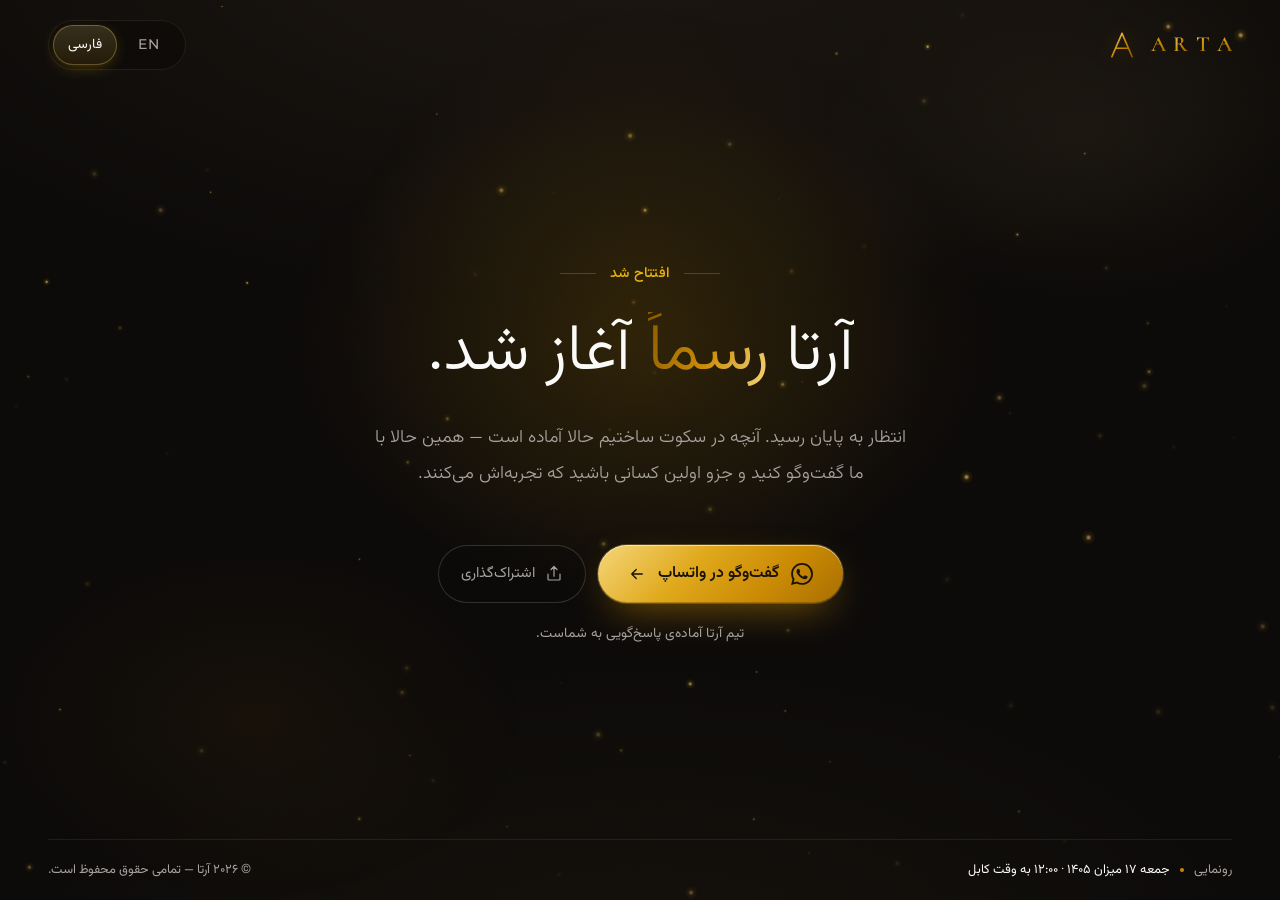
==== commit 953f7e8c: "Add files via upload" ====
--- a/index.html
+++ b/index.html
@@ -6,7 +6,9 @@
   <title>آرتا · به‌زودی</title>
   <meta name="description" content="آرتا به‌زودی رونمایی می‌کند. چیزی در حال شکل‌گرفتن است — اولین نفری باشید که خبردار می‌شود.">
   <meta name="theme-color" content="#0C0A09">
-  <meta name="color-scheme" content="dark">
+  <meta name="color-scheme" content="only dark">
+  <meta name="supported-color-schemes" content="dark">
+  <meta name="darkreader-lock">
 
   <meta property="og:type" content="website">
   <meta property="og:site_name" content="Arta">
--- a/style.css
+++ b/style.css
@@ -38,6 +38,14 @@
   --radius: 20px;
   --gap: clamp(0.5rem, 2.2vw, 1.25rem);
   --gutter: clamp(16px, 4.5vw, 48px);
+
+  /* The page is already dark: stop browsers (Samsung Internet, Chrome auto-dark)
+     from re-colouring it, which turns the gold into a muddy red. */
+  color-scheme: only dark;
+}
+
+@media (prefers-color-scheme: dark) {
+  :root { color-scheme: only dark; }
 }
 
 html[lang="en"] {
